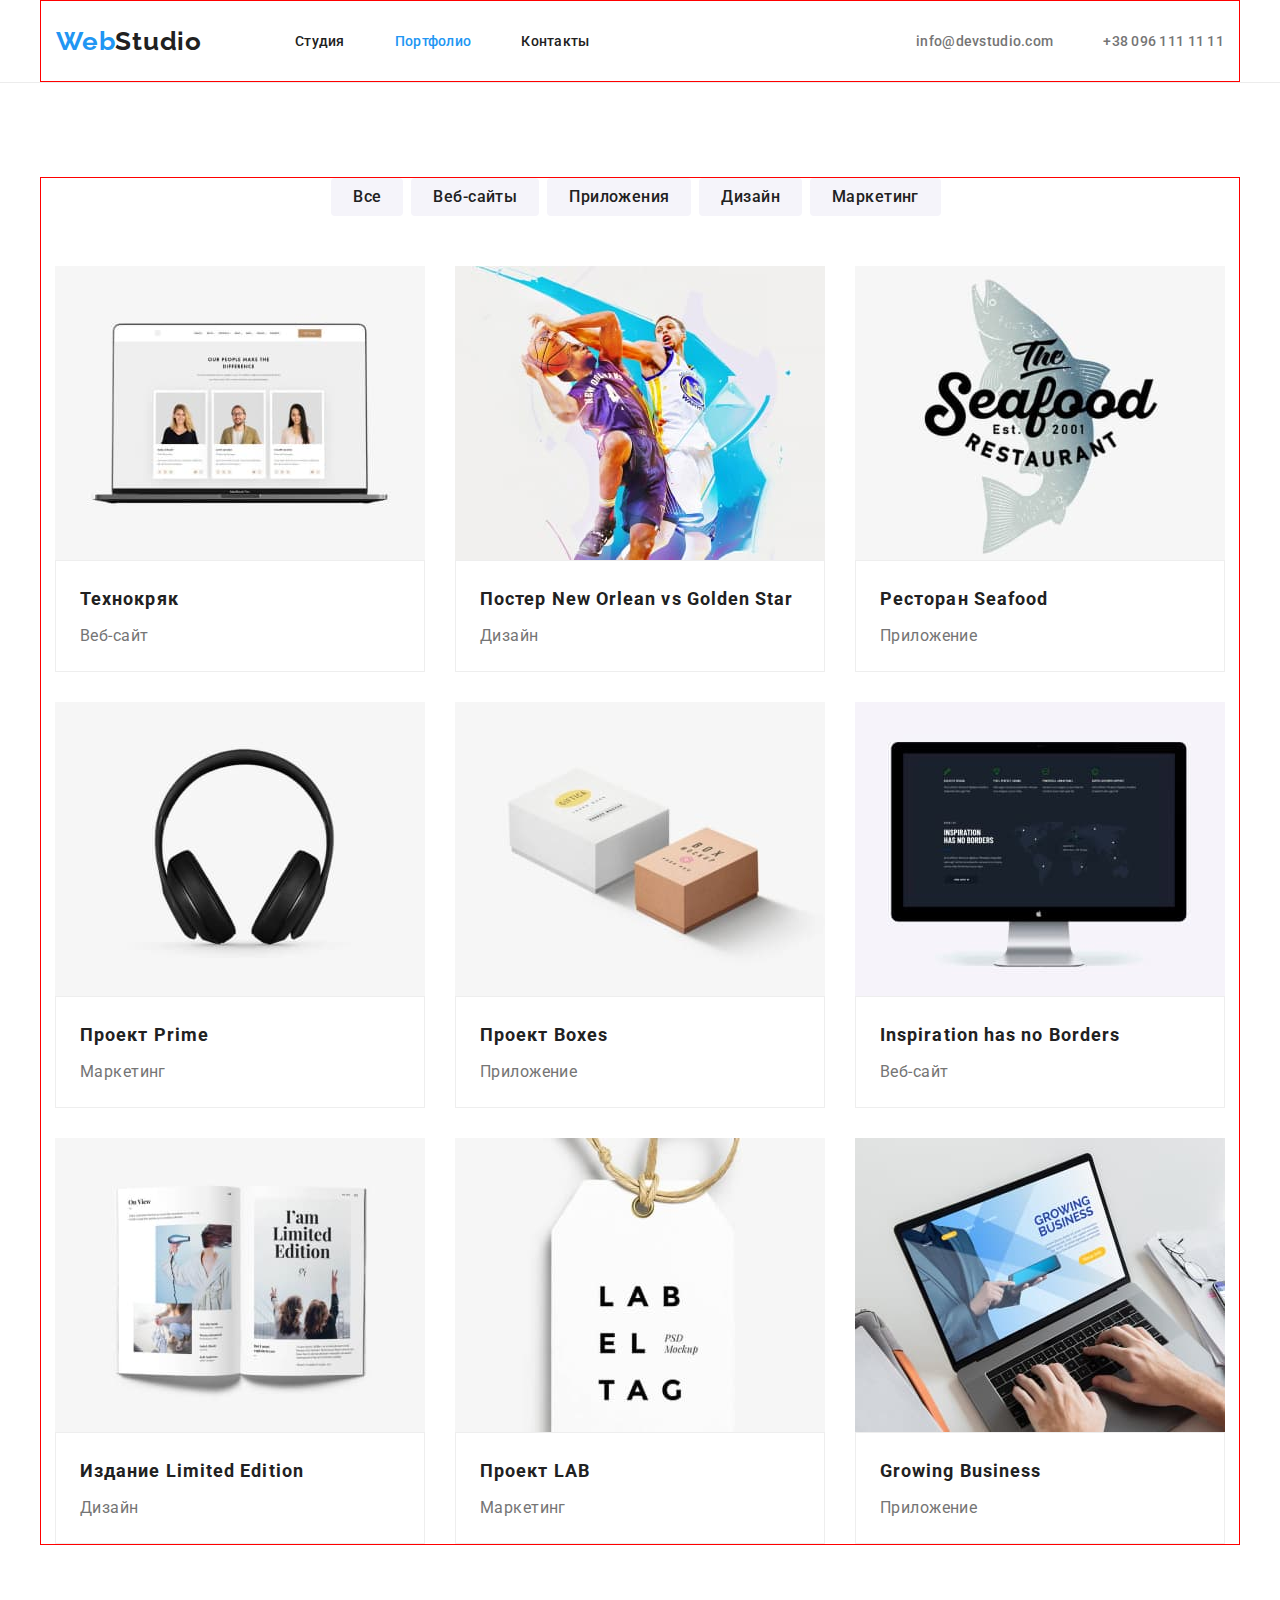
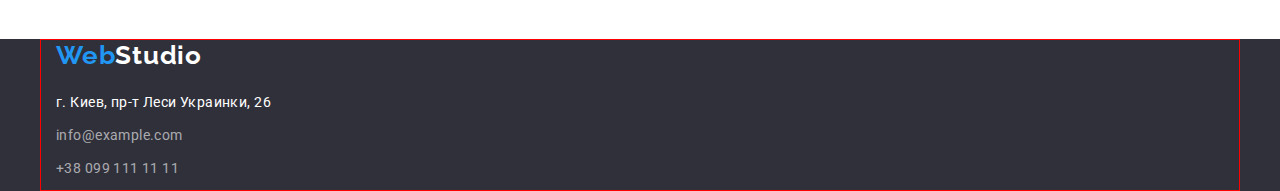
==== portfolio.html @ 15dd5bbd "clone" ====
<!DOCTYPE html>
<html lang="en">
   <head>
      <meta charset="UTF-8" />
      <meta http-equiv="X-UA-Compatible" content="IE=edge" />
      <meta name="viewport" content="width=device-width, initial-scale=1.0" />
      <title>Document</title>
      <link
         rel="stylesheet"
         href="https://cdnjs.cloudflare.com/ajax/libs/modern-normalize/1.1.0/modern-normalize.min.css"
         integrity="sha512-wpPYUAdjBVSE4KJnH1VR1HeZfpl1ub8YT/NKx4PuQ5NmX2tKuGu6U/JRp5y+Y8XG2tV+wKQpNHVUX03MfMFn9Q=="
         crossorigin="anonymous"
         referrerpolicy="no-referrer"
      />
      <link rel="preconnect" href="https://fonts.googleapis.com" />
      <link rel="preconnect" href="https://fonts.gstatic.com" crossorigin />
      <link
         href="https://fonts.googleapis.com/css2?family=Raleway:wght@700&family=Roboto:wght@400;500;700;900&display=swap"
         rel="stylesheet"
      />
      <link rel="stylesheet" href="./css/reset.css" />
      <link rel="stylesheet" href="./css/styles.css" />
   </head>
   <body>
      <header class="header">
         <div class="container header-container">
            <nav class="page-nav">
               <a href="./index.html" lang="en" class="logo"
                  >Web<span>Studio</span></a
               >
               <ul class="nav-links">
                  <li class="nav-links-item">
                     <a class="nav-links-link" href="./index.html">Студия</a>
                  </li>
                  <li class="nav-links-item">
                     <a
                        class="nav-links-link current-link"
                        href="./portfolio.html"
                        lang="en"
                        >Портфолио</a
                     >
                  </li>
                  <li class="nav-links-item">
                     <a class="nav-links-link" href="#">Контакты</a>
                  </li>
               </ul>
            </nav>
            <ul class="contacts">
               <li class="contacts-item">
                  <a
                     class="contacts-link"
                     href="mailto:info@devstudio.com"
                     lang="en"
                     >info@devstudio.com</a
                  >
               </li>
               <li class="contacts-item">
                  <a class="contacts-link" href="tel:+380961111111"
                     >+38 096 111 11 11</a
                  >
               </li>
            </ul>
         </div>
      </header>
      <main>
         <h1 hidden>Портфолио</h1>

         <section class="section filter-section">
            <h2 class="hidden">Фильтр</h2>
            <div class="container filter-container">
               <ul class="button-filter-list">
                  <li>
                     <button type="button" class="button-filter-item">
                        Все
                     </button>
                  </li>
                  <li>
                     <button type="button" class="button-filter-item">
                        Веб-сайты
                     </button>
                  </li>
                  <li>
                     <button type="button" class="button-filter-item">
                        Приложения
                     </button>
                  </li>
                  <li>
                     <button type="button" class="button-filter-item">
                        Дизайн
                     </button>
                  </li>
                  <li>
                     <button type="button" class="button-filter-item">
                        Маркетинг
                     </button>
                  </li>
               </ul>

               <ul class="projects-list">
                  <li class="projects-list-item item">
                     <img
                        class="no-gap"
                        src="./img/portfolio-page/project1.jpg"
                        alt="Экран
                        ноутбука с активной страницей веб-сайта"
                        width="370"
                        height="294"
                     />
                     <div class="description-projects">
                        <h3 class="description-title">Технокряк</h3>
                        <p class="description-subtitle">Веб-сайт</p>
                     </div>
                  </li>
                  <li class="projects-list-item item">
                     <img
                        class="no-gap"
                        src="./img/portfolio-page/project2.jpg"
                        alt="Игра двух баскетболистов"
                        width="370"
                        height="294"
                     />
                     <div class="description-projects">
                        <h3 class="description-title">
                           Постер
                           <span lang="en">New Orlean vs Golden Star</span>
                        </h3>
                        <p class="description-subtitle">Дизайн</p>
                     </div>
                  </li>
                  <li class="projects-list-item item">
                     <img
                        class="no-gap"
                        src="./img/portfolio-page/project3.jpg"
                        alt="Логотип ресторана Seafood"
                        width="370"
                        height="294"
                     />
                     <div class="description-projects">
                        <h3 class="description-title">
                           Ресторан <span lang="en">Seafood</span>
                        </h3>
                        <p class="description-subtitle">Приложение</p>
                     </div>
                  </li>

                  <li class="projects-list-item item">
                     <img
                        class="no-gap"
                        src="./img/portfolio-page/project4.jpg"
                        alt="Чёрные наушники"
                        width="370"
                        height="294"
                     />
                     <div class="description-projects">
                        <h3 class="description-title">
                           Проект <span lang="en">Prime</span>
                        </h3>
                        <p class="description-subtitle">Маркетинг</p>
                     </div>
                  </li>
                  <li class="projects-list-item item">
                     <img
                        class="no-gap"
                        src="./img/portfolio-page/project5.jpg"
                        alt="Две коробки:белая и бежевая"
                        width="370"
                        height="294"
                     />
                     <div class="description-projects">
                        <h3 class="description-title">
                           Проект <span lang="en">Boxes</span>
                        </h3>
                        <p class="description-subtitle">Приложение</p>
                     </div>
                  </li>
                  <li class="projects-list-item item">
                     <img
                        class="no-gap"
                        src="./img/portfolio-page/project6.jpg"
                        alt="Стационарный монитор"
                        width="370"
                        height="294"
                     />
                     <div class="description-projects">
                        <h3 class="description-title" lang="en">
                           Inspiration has no Borders
                        </h3>
                        <p class="description-subtitle">Веб-сайт</p>
                     </div>
                  </li>

                  <li class="projects-list-item item">
                     <img
                        class="no-gap"
                        src="./img/portfolio-page/project7.jpg"
                        alt="Разворот книги"
                        width="370"
                        height="294"
                     />
                     <div class="description-projects">
                        <h3 class="description-title">
                           Издание
                           <span lang="en">Limited Edition</span>
                        </h3>
                        <p class="description-subtitle">Дизайн</p>
                     </div>
                  </li>
                  <li class="projects-list-item item">
                     <img
                        class="no-gap"
                        src="./img/portfolio-page/project8.jpg"
                        alt="Бирка со шнурком и ушком"
                        width="370"
                        height="294"
                     />
                     <div class="description-projects">
                        <h3 class="description-title">
                           Проект <span lang="en">LAB</span>
                        </h3>
                        <p class="description-subtitle">Маркетинг</p>
                     </div>
                  </li>
                  <li class="projects-list-item item">
                     <img
                        class="no-gap"
                        src="./img/portfolio-page/project9.jpg"
                        alt="Работа за ноутбуком"
                        width="370"
                        height="294"
                     />
                     <div class="description-projects">
                        <h3 class="description-title" lang="en">
                           Growing Business
                        </h3>
                        <p class="description-subtitle">Приложение</p>
                     </div>
                  </li>
               </ul>
            </div>
         </section>
      </main>
      <footer class="footer-section">
         <div class="container footer-container">
            <a href="./index.html" lang="en" class="logo"
               >Web<span>Studio</span></a
            >
            <address class="address">г. Киев, пр-т Леси Украинки, 26</address>
            <ul class="contacts-footer">
               <li class="contacts-item-footer">
                  <a
                     href="mailto:info@example.com"
                     class="contacts-link-footer"
                     lang="en"
                     >info@example.com</a
                  >
               </li>
               <li class="contacts-item-footer">
                  <a href="tel:+380991111111" class="contacts-link-footer"
                     >+38 099 111 11 11</a
                  >
               </li>
            </ul>
         </div>
      </footer>
   </body>
</html>
---- css/styles.css ----
:root {
   --primary-color: #212121;
   --secondary-color: #757575;
   --white-color: #ffffff;
   --accent-color: #2196f3;
   --secondary-font-title: 'Raleway', sans-serif;
   --primary-font-title: 'Roboto', sans-serif;
   --secondary-background-color: #f5f4fa;
   --header-footer-background-color: #2f303a;
}
body {
   font-size: 14px;
   font-weight: 400;
   font-style: normal;
   font-family: 'Roboto', sans-serif;
   letter-spacing: 0.03em;
   color: var(--primary-color);
   background-color: var(--white-color);
}
.hidden {
   display: none;
}
.section {
   padding: 94px 0;
}
.container {
   width: 1200px;
   margin: 0 auto;
   border: 1px solid red;
   padding: 0 15px;
}

.header-container,
.page-nav,
.contacts,
.nav-links,
.team-list,
.what-we-do-list,
.feature-list,
.button-filter-list,
.projects-list {
   display: flex;
}
.header-container {
   justify-content: space-between;
}

.logo {
   font-family: var(--secondary-font-title);
   font-weight: 700;
   font-size: 26px;
   line-height: calc(31 / 26);
   letter-spacing: 0.03em;
   color: #2196f3;
   margin-right: 93px;
}
.logo span {
   color: var(--primary-color);
}
.nav-links-item + .nav-links-item {
   margin-left: 50px;
}
.contacts-item:not(:last-child) {
   margin-right: 50px;
}
.nav-links-link,
.contacts-link {
   padding: 32px 0;
   display: block;
   font-weight: 500;
   font-size: 14px;
   line-height: calc(16 / 14);
   letter-spacing: 0.02em;
   color: var(--primary-color);
}
.contacts-link {
   color: var(--secondary-color);
}
.page-nav {
   align-items: center;
}
.header {
   background-color: var(--white-color);
   border-bottom: 1px solid #ececec;
}

.contacts-link:focus,
.nav-links-link:hover,
.contacts-link:hover,
.nav-links-link:focus,
.contacts-link-footer:hover,
.contacts-link-footer:focus {
   color: var(--accent-color);
}
.modal-btn:hover,
.modal-btn:focus {
   background: #188ce8;
   box-shadow: 0px 4px 4px rgba(0, 0, 0, 0.15);
   border-radius: 4px;
}
.nav-links-item:current {
   color: var(--accent-color);
}
.current-link {
   color: var(--accent-color);
}

/* PAGE СТУДИЯ START */
.modal-btn {
   font-family: inherit;
   font-weight: 700;
   font-size: 16px;
   font-style: inherit;
   line-height: 1.88em;
   letter-spacing: 0.06em;
   background-color: var(--accent-color);
   color: var(--white-color);
   box-shadow: 0px 4px 4px rgba(0, 0, 0, 0.15);
   border-radius: 4px;
   padding: 10px 32px;
   margin-top: 30px;
}
.hero-title {
   font-size: 44px;
   font-weight: 900;
   line-height: 1.36em;
   letter-spacing: 0.06em;
   text-transform: uppercase;
   color: var(--white-color);
   margin: auto;
}

.hero-section {
   background-color: var(--header-footer-background-color);
   text-align: center;
}

.feature-list-item h3 {
   font-weight: 700;
   line-height: 1.14;
   text-transform: uppercase;
   margin-bottom: 10px;
}
.contacts-item-footer {
   margin-bottom: 9px;
}
.footer-logo {
   display: block;
   margin-bottom: 20px;
}
.feature-list-item p {
   line-height: 1.71em;
   color: var(--secondary-color);
}
.feature-list-item {
   width: 270px;
}

.what-we-do-section {
   background-color: var(--white-color);
}
.what-we-do-section h2,
.team-section h2 {
   font-weight: 700;
   font-size: 36px;
   line-height: 1.17em;
   text-align: center;
}
.what-we-do-item {
   width: 370px;
   mix-blend-mode: normal;
}
.section h2 {
   margin-bottom: 50px;
}
.team-section {
   background-color: var(--secondary-background-color);
}
.team-list-item {
   background-color: var(--white-color);
   box-shadow: 0px 1px 3px rgba(0, 0, 0, 0.12), 0px 1px 1px rgba(0, 0, 0, 0.14),
      0px 2px 1px rgba(0, 0, 0, 0.2);
   border-radius: 0px 0px 4px 4px;
}
.description-name {
   font-weight: 500;
   font-size: 16px;
   line-height: 1.19em;
   text-align: center;
   margin-bottom: 10px;
}
.description-team {
   padding: 30px 0;
}
.feature-list-item:not(:last-child),
.what-we-do-item:not(:last-child),
.team-list-item:not(:last-child) {
   margin-right: 30px;
}
.description-position {
   font-size: 16px;
   line-height: 1.19em;
   text-align: center;
   color: var(--secondary-color);
}
.footer-section {
   background-color: var(--header-footer-background-color);
}

.footer-container span {
   color: var(--white-color);
}
.address {
   text-decoration: none;
   line-height: 1.71em;
   margin-top: 20px;
   color: var(--white-color);
   font-style: normal;
}
.contacts-link-footer {
   color: rgba(255, 255, 255, 0.6);
}
.contacts-item-footer {
   margin-top: 9px;
   line-height: 1.71em;
}

/* PAGE СТУДИЯ FINISH */

/* PAGE ПОРТФОЛИО START */
.button-filter-item {
   font-family: inherit;
   font-style: inherit;
   font-weight: 500;
   font-size: 16px;
   line-height: 1.63em;
   align-items: center;
   text-align: center;
   border-radius: 4px;
   letter-spacing: inherit;
   color: inherit;
   background: var(--secondary-background-color);
   border-radius: 4px;
   height: 38px;
   padding: 6px 22px;
   margin: 0 8px 50px 0;
}
.button-filter-item + .button-filter-item + .button-filter-item {
   margin-right: 30px;
}

.button-filter-item:hover,
.button-filter-item:focus {
   color: var(--white-color);
   background-color: var(--accent-color);
   box-shadow: 0px 3px 1px rgba(0, 0, 0, 0.1), 0px 1px 2px rgba(0, 0, 0, 0.08),
      0px 2px 2px rgba(0, 0, 0, 0.12);
}
.description-title {
   font-weight: 700;
   font-size: 18px;
   line-height: 2em;
   letter-spacing: 0.06em;
   margin-bottom: 4px;
}
.description-subtitle {
   font-size: 16px;
   line-height: 1.88em;
   color: var(--secondary-color);
}
.description-projects {
   padding: 20px 24px;
}
.filter-section {
   background-color: var(--white-color);
}
.button-filter-list {
   justify-content: center;
}
.projects-list-item:not(:nth-child(n + 7)) {
   margin-bottom: 30px;
}
.projects-list {
   flex-wrap: wrap;
   justify-content: center;
}
.description-projects {
   border: 1px solid #eeeeee;
   overflow: hidden;
}
.filter-container {
   padding: 0;
}
.no-gap {
   display: block;
}
.projects-list-item:not(:nth-child(3n + 3)) {
   margin-right: 30px;
}

/* PAGE ПОРТФОЛИО FINISH */
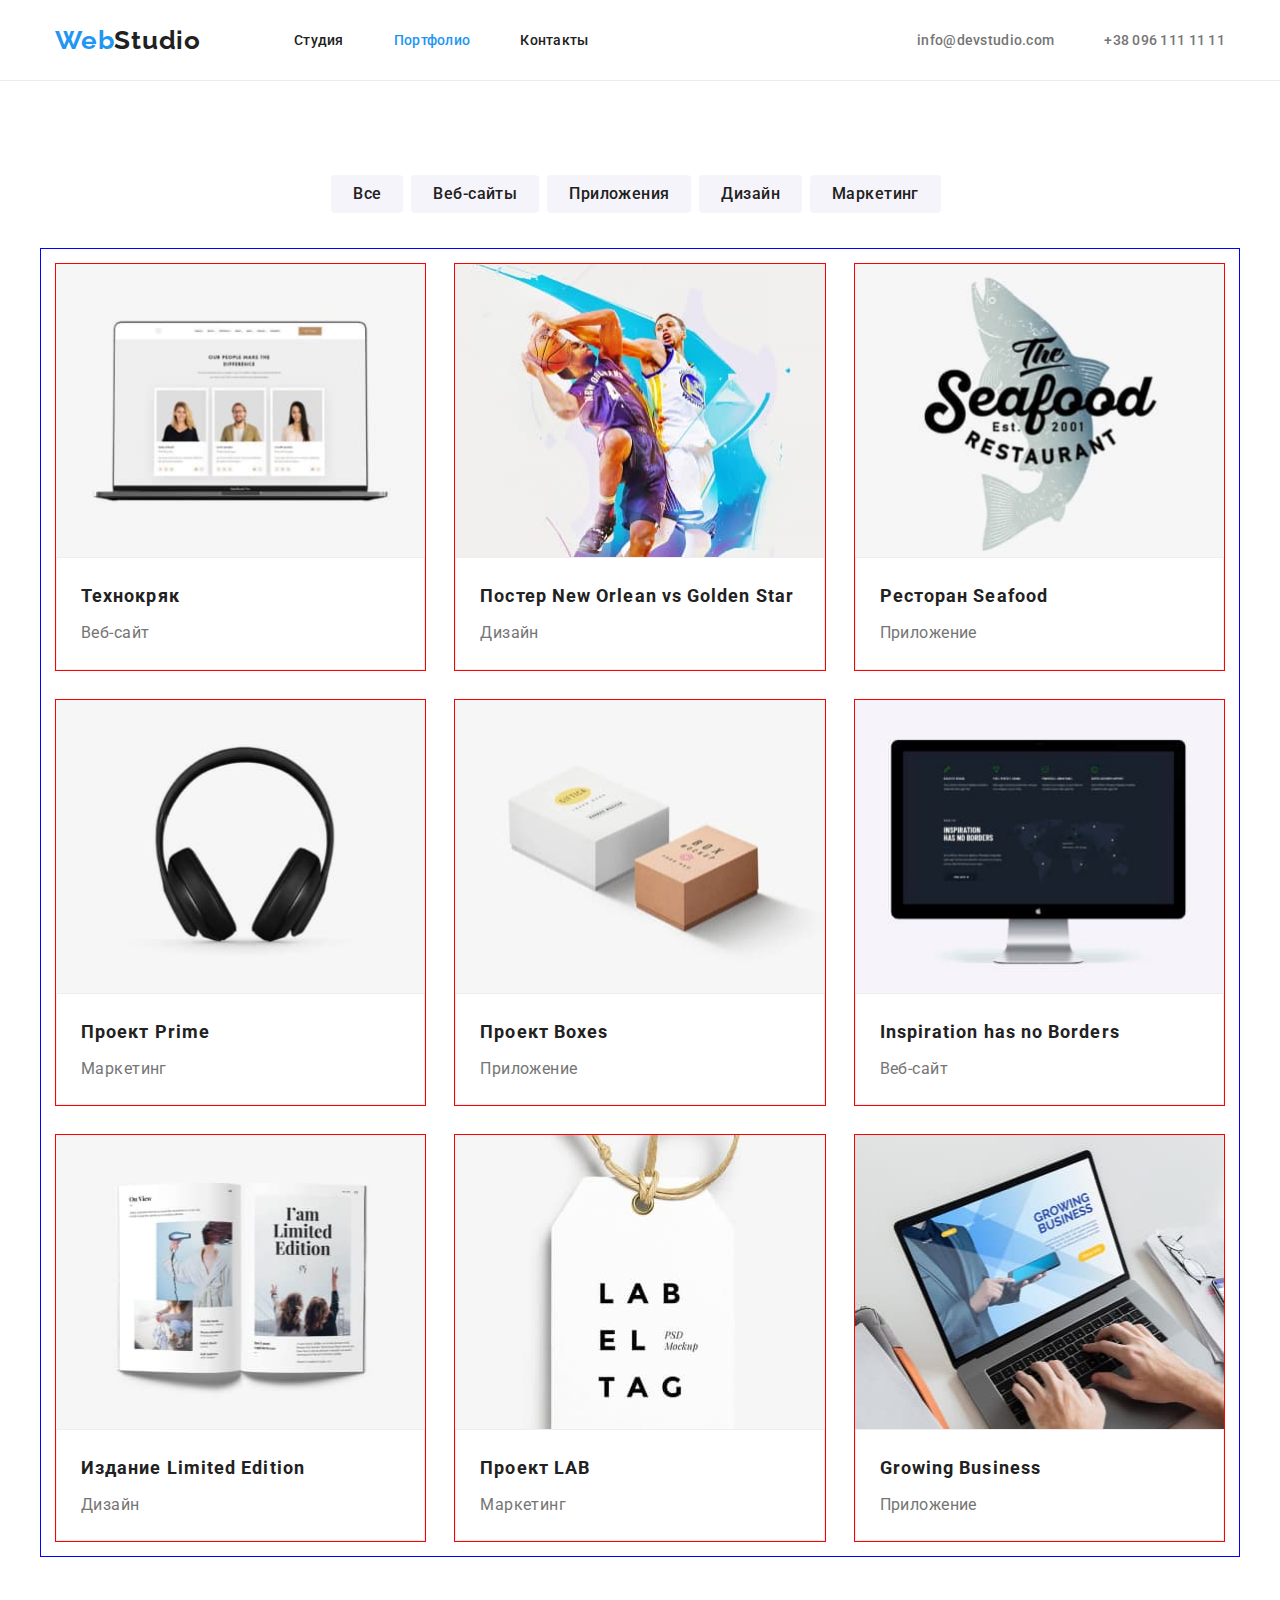
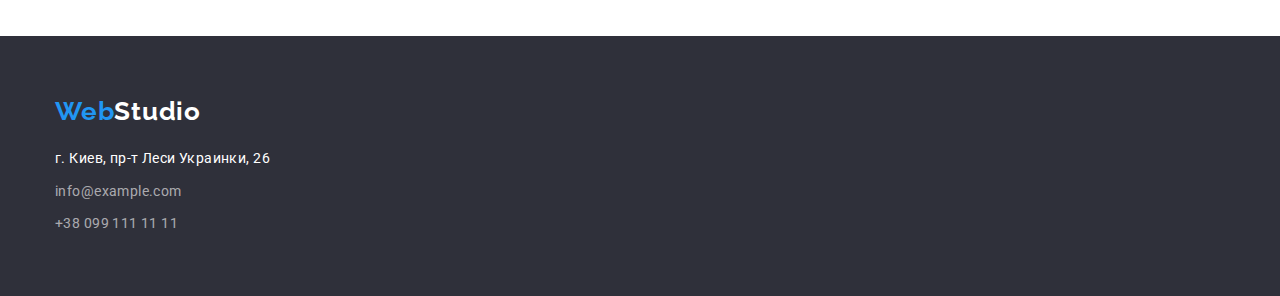
==== commit 8226b2d7: "після правок по №3ДЗ" ====
--- a/portfolio.html
+++ b/portfolio.html
@@ -5,18 +5,19 @@
       <meta http-equiv="X-UA-Compatible" content="IE=edge" />
       <meta name="viewport" content="width=device-width, initial-scale=1.0" />
       <title>Document</title>
+
+      <link rel="preconnect" href="https://fonts.googleapis.com" />
+      <link rel="preconnect" href="https://fonts.gstatic.com" crossorigin />
+      <link
+         href="https://fonts.googleapis.com/css2?family=Raleway:wght@700&family=Roboto:wght@400;500;700;900&display=swap"
+         rel="stylesheet"
+      />
       <link
          rel="stylesheet"
          href="https://cdnjs.cloudflare.com/ajax/libs/modern-normalize/1.1.0/modern-normalize.min.css"
          integrity="sha512-wpPYUAdjBVSE4KJnH1VR1HeZfpl1ub8YT/NKx4PuQ5NmX2tKuGu6U/JRp5y+Y8XG2tV+wKQpNHVUX03MfMFn9Q=="
          crossorigin="anonymous"
          referrerpolicy="no-referrer"
-      />
-      <link rel="preconnect" href="https://fonts.googleapis.com" />
-      <link rel="preconnect" href="https://fonts.gstatic.com" crossorigin />
-      <link
-         href="https://fonts.googleapis.com/css2?family=Raleway:wght@700&family=Roboto:wght@400;500;700;900&display=swap"
-         rel="stylesheet"
       />
       <link rel="stylesheet" href="./css/reset.css" />
       <link rel="stylesheet" href="./css/styles.css" />
@@ -97,7 +98,7 @@
                </ul>
 
                <ul class="projects-list">
-                  <li class="projects-list-item item">
+                  <li class="projects-list-item">
                      <img
                         class="no-gap"
                         src="./img/portfolio-page/project1.jpg"
@@ -111,7 +112,7 @@
                         <p class="description-subtitle">Веб-сайт</p>
                      </div>
                   </li>
-                  <li class="projects-list-item item">
+                  <li class="projects-list-item">
                      <img
                         class="no-gap"
                         src="./img/portfolio-page/project2.jpg"
@@ -127,7 +128,7 @@
                         <p class="description-subtitle">Дизайн</p>
                      </div>
                   </li>
-                  <li class="projects-list-item item">
+                  <li class="projects-list-item">
                      <img
                         class="no-gap"
                         src="./img/portfolio-page/project3.jpg"
@@ -143,7 +144,7 @@
                      </div>
                   </li>
 
-                  <li class="projects-list-item item">
+                  <li class="projects-list-item">
                      <img
                         class="no-gap"
                         src="./img/portfolio-page/project4.jpg"
@@ -158,7 +159,7 @@
                         <p class="description-subtitle">Маркетинг</p>
                      </div>
                   </li>
-                  <li class="projects-list-item item">
+                  <li class="projects-list-item">
                      <img
                         class="no-gap"
                         src="./img/portfolio-page/project5.jpg"
@@ -173,7 +174,7 @@
                         <p class="description-subtitle">Приложение</p>
                      </div>
                   </li>
-                  <li class="projects-list-item item">
+                  <li class="projects-list-item">
                      <img
                         class="no-gap"
                         src="./img/portfolio-page/project6.jpg"
@@ -189,7 +190,7 @@
                      </div>
                   </li>
 
-                  <li class="projects-list-item item">
+                  <li class="projects-list-item">
                      <img
                         class="no-gap"
                         src="./img/portfolio-page/project7.jpg"
@@ -205,7 +206,7 @@
                         <p class="description-subtitle">Дизайн</p>
                      </div>
                   </li>
-                  <li class="projects-list-item item">
+                  <li class="projects-list-item">
                      <img
                         class="no-gap"
                         src="./img/portfolio-page/project8.jpg"
@@ -220,7 +221,7 @@
                         <p class="description-subtitle">Маркетинг</p>
                      </div>
                   </li>
-                  <li class="projects-list-item item">
+                  <li class="projects-list-item">
                      <img
                         class="no-gap"
                         src="./img/portfolio-page/project9.jpg"
--- a/css/styles.css
+++ b/css/styles.css
@@ -26,7 +26,7 @@
 .container {
    width: 1200px;
    margin: 0 auto;
-   border: 1px solid red;
+
    padding: 0 15px;
 }
 
@@ -119,6 +119,7 @@
    border-radius: 4px;
    padding: 10px 32px;
    margin-top: 30px;
+   min-width: 200px;
 }
 .hero-title {
    font-size: 44px;
@@ -128,21 +129,22 @@
    text-transform: uppercase;
    color: var(--white-color);
    margin: auto;
+   width: 696px;
+   height: 120px;
 }
 
 .hero-section {
    background-color: var(--header-footer-background-color);
    text-align: center;
+   padding: 200px 0;
 }
 
 .feature-list-item h3 {
    font-weight: 700;
    line-height: 1.14;
+   font-size: inherit;
    text-transform: uppercase;
    margin-bottom: 10px;
-}
-.contacts-item-footer {
-   margin-bottom: 9px;
 }
 .footer-logo {
    display: block;
@@ -158,6 +160,7 @@
 
 .what-we-do-section {
    background-color: var(--white-color);
+   padding-bottom: 94px;
 }
 .what-we-do-section h2,
 .team-section h2 {
@@ -165,6 +168,7 @@
    font-size: 36px;
    line-height: 1.17em;
    text-align: center;
+   margin-bottom: 50px;
 }
 .what-we-do-item {
    width: 370px;
@@ -205,6 +209,7 @@
 }
 .footer-section {
    background-color: var(--header-footer-background-color);
+   padding: 60px 0;
 }
 
 .footer-container span {
@@ -214,14 +219,17 @@
    text-decoration: none;
    line-height: 1.71em;
    margin-top: 20px;
+   margin-bottom: 9px;
    color: var(--white-color);
    font-style: normal;
 }
 .contacts-link-footer {
    color: rgba(255, 255, 255, 0.6);
 }
+.contacts-item-footer:not(:last-child) {
+   margin-bottom: 9px;
+}
 .contacts-item-footer {
-   margin-top: 9px;
    line-height: 1.71em;
 }
 
@@ -277,25 +285,24 @@
 .button-filter-list {
    justify-content: center;
 }
-.projects-list-item:not(:nth-child(n + 7)) {
-   margin-bottom: 30px;
-}
+
 .projects-list {
    flex-wrap: wrap;
-   justify-content: center;
+   margin: -15px;
+   border: 1px solid blue;
+}
+.projects-list-item {
+   margin: 15px;
+   outline: 1px solid red;
+   flex-basis: calc(100% / 3 - 30px);
 }
 .description-projects {
    border: 1px solid #eeeeee;
    overflow: hidden;
 }
-.filter-container {
-   padding: 0;
-}
+
 .no-gap {
    display: block;
 }
-.projects-list-item:not(:nth-child(3n + 3)) {
-   margin-right: 30px;
-}
 
 /* PAGE ПОРТФОЛИО FINISH */
